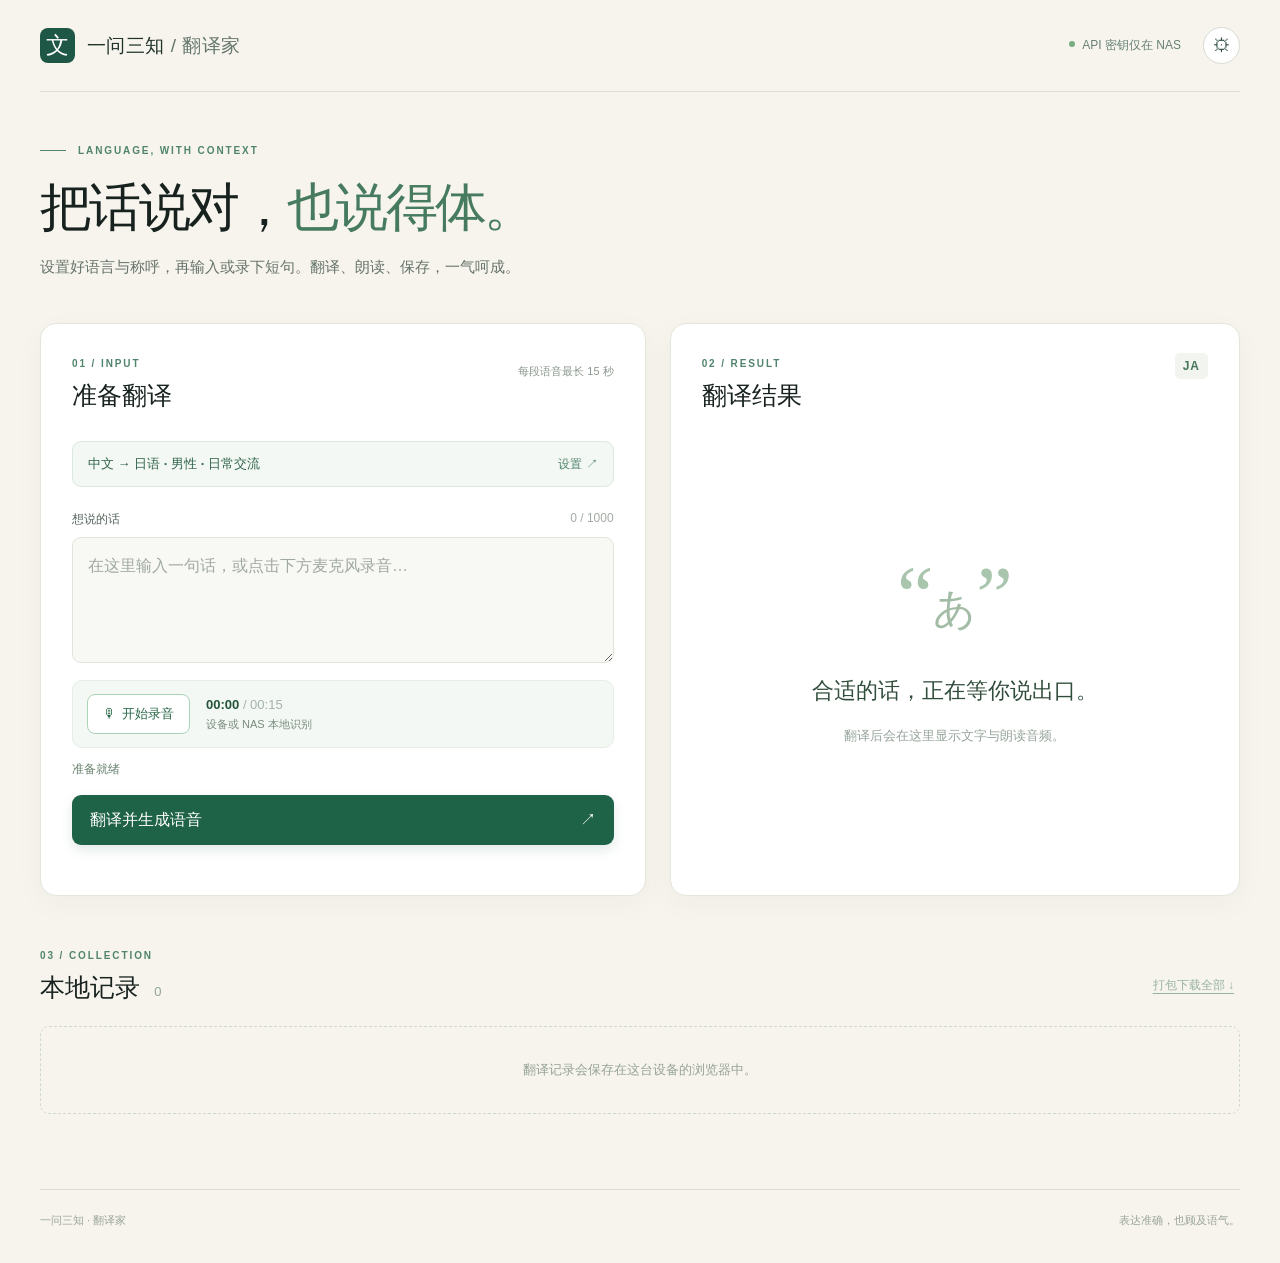
==== translator/index.html @ 051d1579 "Update translator settings and recording waveform" ====
<!doctype html>
<html lang="zh-CN">
<head>
  <meta charset="utf-8">
  <meta name="viewport" content="width=device-width, initial-scale=1, viewport-fit=cover">
  <meta name="theme-color" content="#f7f4ed">
  <meta name="description" content="一问三知翻译家：按对象与场合调整语气的中日英翻译。">
  <title>一问三知 · 翻译家</title>
  <link rel="stylesheet" href="./styles.css?v=20261108-1">
</head>
<body>
  <div class="shell">
    <header class="topbar">
      <a class="brand" href="#top" aria-label="一问三知翻译家首页"><span class="brand-mark">文</span><span>一问三知<span class="brand-light"> / 翻译家</span></span></a>
      <div class="top-actions"><span class="secure-label"><span class="secure-dot"></span>API 密钥仅在 NAS</span><button id="settingsBtn" class="icon-btn" type="button" aria-label="翻译设置" title="翻译设置">⚙</button></div>
    </header>

    <main id="top">
      <section class="intro">
        <div class="eyebrow"><span class="line"></span> LANGUAGE, WITH CONTEXT</div>
        <h1>把话说对，<em>也说得体。</em></h1>
        <p>设置好语言与称呼，再输入或录下短句。翻译、朗读、保存，一气呵成。</p>
      </section>

      <div class="workspace">
        <section class="card composer" aria-labelledby="composeTitle">
          <div class="card-heading"><div><span class="step">01 / INPUT</span><h2 id="composeTitle">准备翻译</h2></div><span class="hint">每段语音最长 15 秒</span></div>
          <button id="preferencesSummary" class="preferences-summary" type="button" aria-label="打开翻译设置"><span id="preferencesText">中文 → 日语 · 男性 · 日常交流</span><span aria-hidden="true">设置 ↗</span></button>
          <div class="input-label"><label for="sourceText">想说的话</label><span id="charCount">0 / 1000</span></div>
          <textarea id="sourceText" maxlength="1000" placeholder="在这里输入一句话，或点击下方麦克风录音…"></textarea>
          <div class="record-panel">
            <button id="recordBtn" class="record-btn" type="button"><span class="mic-icon">🎙</span><span id="recordLabel">开始录音</span></button>
            <div class="record-meta"><div id="recordTime" class="record-time">00:00 <span>/ 00:15</span></div><div id="recordHint">设备或 NAS 本地识别</div></div>
            <div id="recordWave" class="record-wave" role="img" aria-label="录音音量波形" hidden></div>
          </div>
          <div id="status" class="status" role="status" aria-live="polite">准备就绪</div>
          <button id="translateBtn" class="primary-btn" type="button"><span>翻译并生成语音</span><span aria-hidden="true">↗</span></button>
        </section>

        <section class="card result" aria-labelledby="resultTitle">
          <div class="card-heading"><div><span class="step">02 / RESULT</span><h2 id="resultTitle">翻译结果</h2></div><span class="result-language" id="resultLanguage">JA</span></div>
          <div id="emptyResult" class="empty-result"><div class="empty-symbol">“<span>あ</span>”</div><h3>合适的话，正在等你说出口。</h3><p>翻译后会在这里显示文字与朗读音频。</p></div>
          <div id="filledResult" class="filled-result" hidden>
            <div class="result-caption">译文 · <span id="toneLabel">日常交流</span></div>
            <div id="translatedText" class="translated-text"></div>
            <div class="divider"></div>
            <div class="result-caption">原文</div><p id="originalText" class="original-text"></p>
            <div class="audio-tools"><button id="playBtn" class="play-btn" type="button" aria-label="播放或暂停">▶</button><div class="audio-main"><div class="audio-title">语音朗读 <span id="audioState">等待生成</span></div><div class="speed-group" role="group" aria-label="播放速度"><button type="button" data-speed="0.8">0.8×</button><button type="button" data-speed="1" class="active">1.0×</button><button type="button" data-speed="1.2">1.2×</button></div></div></div>
            <div class="result-buttons"><button id="copyBtn" type="button">复制译文</button><button id="downloadBtn" type="button">下载本句 ZIP ↓</button></div>
          </div>
        </section>
      </div>

      <section class="history-section" aria-labelledby="historyTitle"><div class="history-heading"><div><span class="step">03 / COLLECTION</span><h2 id="historyTitle">本地记录 <span id="historyCount">0</span></h2></div><button id="downloadAllBtn" class="text-btn" type="button" disabled>打包下载全部 ↓</button></div><div id="historyList" class="history-list"><div class="history-empty">翻译记录会保存在这台设备的浏览器中。</div></div></section>
    </main>
    <footer><span>一问三知 · 翻译家</span><span>表达准确，也顾及语气。</span></footer>
  </div>

  <dialog id="settingsDialog"><form method="dialog" class="settings"><div class="settings-head"><div><span class="step">PREFERENCES</span><h2>翻译设置</h2></div><button class="icon-btn" value="cancel" aria-label="关闭" type="submit">×</button></div><p>语言、称呼与访问口令保存在这台设备的浏览器中。DeepSeek 和 Google 密钥始终留在 NAS。</p>
    <div class="settings-grid">
      <label class="field">我的身份<select id="speakerGender"><option value="male">男性</option><option value="female">女性</option></select></label>
      <label class="field">对方身份<select id="listenerRole"><option value="daily">日常交流</option><option value="superior">上司</option><option value="colleague">同事</option><option value="subordinate">下级</option><option value="formal">正式场合</option><option value="written">书面用语</option></select></label>
      <label class="field">输入语言<select id="sourceLang"><option value="zh">中文</option><option value="ja">日语</option><option value="en">英语</option></select></label>
      <label class="field">翻译成<select id="targetLang"><option value="ja">日语</option><option value="zh">中文</option><option value="en">英语</option></select></label>
    </div>
    <label class="field">访问口令<input id="accessToken" type="password" placeholder="NAS 中的 ACCESS_TOKEN" autocomplete="off"></label>
    <button id="saveSettingsBtn" class="primary-btn" type="button">保存设置</button><div id="settingsStatus" class="status" role="status"></div></form></dialog>
  <audio id="audioPlayer" preload="none"></audio>
  <script src="./app.js?v=20261108-1" defer></script>
</body>
</html>
---- translator/styles.css ----
:root{font-family:Inter,-apple-system,BlinkMacSystemFont,"Noto Sans SC","Microsoft YaHei",sans-serif;color:#17221f;background:#f7f4ed;font-synthesis:none}*{box-sizing:border-box}[hidden]{display:none!important}body{margin:0}button,input,select,textarea{font:inherit}button{cursor:pointer}button:disabled{cursor:not-allowed;opacity:.45}.shell{max-width:1390px;margin:auto;padding:0 40px}.topbar{height:92px;display:flex;align-items:center;justify-content:space-between;border-bottom:1px solid #dcded4}.brand{display:flex;align-items:center;gap:12px;color:#20332b;text-decoration:none;font-size:19px;font-weight:760;letter-spacing:.025em}.brand-mark{width:35px;height:35px;display:grid;place-items:center;background:#1e5745;color:#fff;border-radius:8px;font-family:serif;font-size:23px}.brand-light{font-weight:450;color:#64766d}.top-actions{display:flex;align-items:center;gap:22px}.secure-label{font-size:12px;color:#668074}.secure-dot{display:inline-block;width:6px;height:6px;background:#78ac83;border-radius:50%;margin-right:7px;vertical-align:2px}.icon-btn{border:1px solid #d7dcd3;background:#fff;border-radius:50%;width:37px;height:37px;color:#2c4c3e;font-size:18px;display:grid;place-items:center}.intro{padding:53px 0 44px}.eyebrow,.step{font-size:10px;color:#50846c;letter-spacing:.19em;font-weight:800}.eyebrow{display:flex;align-items:center;gap:12px}.line{width:26px;height:1px;background:#50846c}h1{font-family:Georgia,"Noto Serif SC",serif;letter-spacing:-.05em;font-weight:500;font-size:clamp(38px,4.1vw,62px);line-height:1.2;margin:20px 0 15px}h1 em{font-style:normal;color:#477b5f}.intro p{color:#65736a;font-size:15px;line-height:1.7;margin:0}.workspace{display:grid;grid-template-columns:minmax(0,1.03fr) minmax(0,.97fr);gap:24px}.card{background:#fff;border:1px solid #e3e6dc;box-shadow:0 8px 30px rgba(30,54,42,.035);border-radius:16px;padding:29px 31px 30px;min-width:0}.card-heading,.history-heading{display:flex;align-items:flex-start;justify-content:space-between;gap:12px}.card-heading h2,.history-heading h2,.settings h2{font-family:Georgia,"Noto Serif SC",serif;font-size:25px;font-weight:600;margin:8px 0 29px}.hint{color:#8a968d;font-size:11px;margin-top:11px}.field-row{display:grid;gap:14px;margin-bottom:16px}.field-row.two{grid-template-columns:1fr 1fr}.field{display:flex;flex-direction:column;gap:9px;color:#53645b;font-size:12px;font-weight:650}.field select,.field input{width:100%;appearance:none;background:#f8f9f5;border:1px solid #e0e5da;border-radius:8px;color:#21382e;height:45px;padding:0 13px;outline:none}.field select{background-image:url("data:image/svg+xml,%3Csvg xmlns='http://www.w3.org/2000/svg' width='16' height='16' viewBox='0 0 24 24' fill='none' stroke='%2364786d' stroke-width='2'%3E%3Cpath d='m6 9 6 6 6-6'/%3E%3C/svg%3E");background-repeat:no-repeat;background-position:right 12px center;padding-right:34px}.field select:focus,.field input:focus,textarea:focus{border-color:#4e9872;box-shadow:0 0 0 3px rgba(78,152,114,.12)}.input-label{display:flex;justify-content:space-between;margin:24px 0 9px;color:#53645b;font-size:12px;font-weight:650}.input-label span{color:#a2aca4;font-weight:500}textarea{width:100%;height:126px;resize:vertical;padding:15px;border:1px solid #e0e5da;background:#f8f9f5;border-radius:9px;color:#1c2b24;outline:none;line-height:1.65}textarea::placeholder{color:#a0a9a0}.record-panel{display:flex;align-items:center;gap:16px;background:#f4f8f4;border:1px solid #e4eee4;border-radius:10px;padding:13px 14px;margin-top:13px}.record-btn{background:#fff;color:#286747;border:1px solid #a9d4b6;border-radius:8px;padding:10px 15px;font-weight:700;white-space:nowrap;font-size:13px}.record-btn.recording{background:#b83d34;color:#fff;border-color:#b83d34}.mic-icon{margin-right:6px}.record-meta{font-size:11px;color:#798b7f;line-height:1.6}.record-time{font-weight:760;color:#24553c;font-variant-numeric:tabular-nums;font-size:13px}.record-time span{font-weight:400;color:#a5b2a8}.status{min-height:24px;margin:13px 0 10px;color:#68826e;font-size:12px}.status.error{color:#b23a33}.primary-btn{width:100%;border:0;border-radius:9px;background:#1e6247;color:#fff;min-height:50px;padding:12px 18px;display:flex;align-items:center;justify-content:space-between;font-weight:700;box-shadow:0 5px 12px rgba(20,91,57,.13)}.primary-btn:hover{background:#145038}.result{position:relative}.result-language{background:#f2f5ef;color:#47765b;border-radius:5px;padding:6px 8px;font-size:12px;font-weight:760;letter-spacing:.08em}.empty-result{height:424px;display:flex;align-items:center;justify-content:center;flex-direction:column;text-align:center}.empty-symbol{font-family:Georgia,serif;color:#a9c5ad;font-size:82px;height:119px}.empty-symbol span{color:#a2bca5;font-size:42px}.empty-result h3{font-family:Georgia,"Noto Serif SC",serif;font-size:22px;font-weight:500;color:#314d3b;margin:8px 0}.empty-result p{font-size:13px;color:#96a49a}.filled-result{min-height:424px;display:flex;flex-direction:column}.filled-result[hidden]{display:none}.result-caption{color:#649477;font-size:11px;letter-spacing:.07em;font-weight:750}.translated-text{font-family:Georgia,"Noto Serif SC",serif;font-size:clamp(24px,2.2vw,34px);line-height:1.5;color:#243c2d;white-space:pre-wrap;overflow-wrap:anywhere;margin:22px 0 25px}.divider{border-top:1px solid #e9ece5;margin-bottom:21px}.original-text{color:#718077;font-size:14px;line-height:1.75;margin:9px 0 24px;white-space:pre-wrap;overflow-wrap:anywhere}.audio-tools{display:flex;align-items:center;gap:13px;background:#f5f8f3;border-radius:9px;padding:12px;margin-top:auto}.play-btn{border:0;background:#2c7652;color:#fff;width:43px;height:43px;border-radius:50%;flex:none}.audio-main{display:flex;justify-content:space-between;align-items:center;gap:8px;width:100%}.audio-title{font-weight:700;font-size:12px;color:#314c3a}.audio-title span{display:block;color:#91a095;font-weight:400;font-size:11px;margin-top:4px}.speed-group{display:flex;gap:3px;background:#e8eee8;padding:3px;border-radius:6px}.speed-group button{border:0;background:transparent;color:#78927e;padding:5px 6px;border-radius:4px;font-size:11px}.speed-group button.active{background:#fff;color:#2f684c;box-shadow:0 1px 3px #c9d5c9}.result-buttons{display:grid;grid-template-columns:1fr 1fr;gap:10px;margin-top:15px}.result-buttons button{border:1px solid #d7e2d8;background:#fff;color:#286648;border-radius:8px;padding:11px;font-weight:700;font-size:12px}.result-buttons button:hover{background:#f1f7f0}.history-section{padding:49px 0 75px}.history-heading{align-items:center}.history-heading h2{margin:8px 0 22px}.history-heading h2 span{font:500 13px Inter,sans-serif;color:#91a596;margin-left:8px}.text-btn{background:none;border:0;color:#286648;text-decoration:underline;text-underline-offset:4px;font-size:12px;font-weight:700}.history-list{display:grid;gap:9px}.history-empty{border:1px dashed #cfd9ce;border-radius:9px;color:#96a397;text-align:center;padding:34px;font-size:13px}.history-item{display:grid;grid-template-columns:55px 1fr auto;align-items:center;gap:18px;background:#fff;border:1px solid #e2e8df;border-radius:9px;padding:14px 16px}.history-index{color:#87a593;font:italic 24px Georgia,serif}.history-text{min-width:0}.history-text strong,.history-text span{display:block;overflow:hidden;text-overflow:ellipsis;white-space:nowrap}.history-text strong{font-size:14px;color:#324e3b}.history-text span{margin-top:5px;color:#95a097;font-size:12px}.history-item button{background:#f2f7f2;border:0;border-radius:6px;color:#316d4f;padding:9px 11px;font-size:12px}footer{border-top:1px solid #dcded4;display:flex;justify-content:space-between;color:#9ba69a;font-size:11px;padding:23px 0 35px}dialog{border:0;padding:0;max-width:440px;width:calc(100% - 32px);border-radius:14px;box-shadow:0 20px 70px #142a2560}dialog::backdrop{background:#14291fb0}.settings{padding:28px}.settings-head{display:flex;justify-content:space-between}.settings h2{margin-bottom:10px}.settings p{font-size:13px;color:#66796b;line-height:1.6;margin:0 0 22px}.settings .field{margin-bottom:16px}.settings .status{margin-bottom:0}@media(max-width:850px){.shell{padding:0 22px}.workspace{grid-template-columns:1fr}.intro{padding:38px 0 32px}.result{min-height:360px}.empty-result{height:280px}.filled-result{min-height:300px}.history-section{padding-top:38px}}@media(max-width:500px){.shell{padding:0 16px}.topbar{height:69px}.brand{font-size:16px}.brand-mark{width:31px;height:31px;font-size:20px}.secure-label{display:none}.intro{padding:30px 0 26px}.intro h1{font-size:40px;margin:16px 0 11px}.intro p{font-size:13px}.workspace{gap:14px}.card{padding:21px 18px}.card-heading h2{font-size:23px;margin-bottom:23px}.field-row{gap:9px}.field select{font-size:13px}.record-panel{gap:10px}.record-btn{padding:10px}.record-meta{font-size:10px}.history-item{grid-template-columns:32px 1fr auto;gap:9px;padding:12px}.history-index{font-size:20px}.history-item button{padding:8px}.audio-main{flex-wrap:wrap}.speed-group{margin-left:auto}footer span:last-child{display:none}}

.preferences-summary{width:100%;display:flex;align-items:center;justify-content:space-between;gap:12px;background:#f4f8f4;border:1px solid #dbe9dd;border-radius:9px;padding:13px 15px;color:#2f634a;text-align:left;font-size:13px;font-weight:700}
.preferences-summary span:last-child{flex:none;color:#50846c;font-size:12px}
.preferences-summary:hover{background:#eaf4eb}
.settings-grid{display:grid;grid-template-columns:1fr 1fr;gap:14px;margin-bottom:18px}
.settings-grid .field{margin:0}
.record-wave{display:flex;align-items:center;justify-content:center;gap:3px;height:30px;min-width:78px;margin-left:auto}
.record-wave[hidden]{display:none}
.record-wave span{width:3px;height:4px;background:#89a995;border-radius:3px;transition:height 70ms ease,background 70ms ease}
.record-wave.active span{background:#2e9863}
@media(max-width:500px){.record-panel{flex-wrap:wrap}.record-wave{min-width:60px}.settings-grid{gap:10px}.settings{padding:22px}}
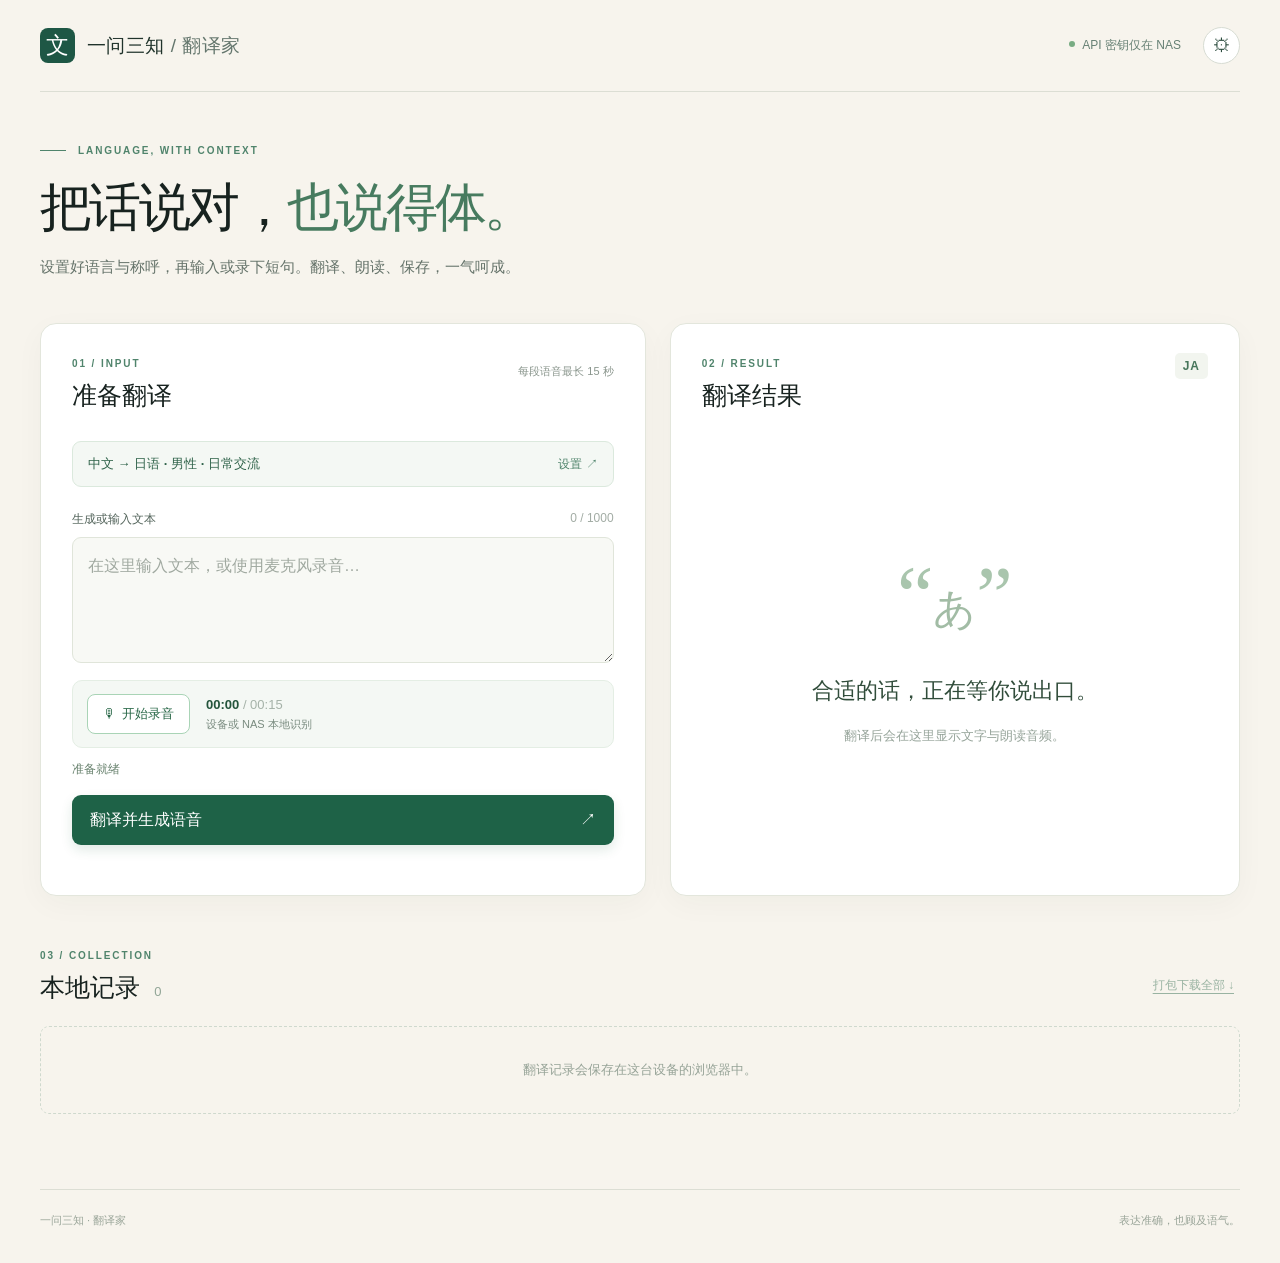
==== commit 0c3d0da5: "Refine translator mobile recording layout" ====
--- a/translator/index.html
+++ b/translator/index.html
@@ -6,7 +6,7 @@
   <meta name="theme-color" content="#f7f4ed">
   <meta name="description" content="一问三知翻译家：按对象与场合调整语气的中日英翻译。">
   <title>一问三知 · 翻译家</title>
-  <link rel="stylesheet" href="./styles.css?v=20261108-1">
+  <link rel="stylesheet" href="./styles.css?v=20261108-3">
 </head>
 <body>
   <div class="shell">
@@ -26,8 +26,8 @@
         <section class="card composer" aria-labelledby="composeTitle">
           <div class="card-heading"><div><span class="step">01 / INPUT</span><h2 id="composeTitle">准备翻译</h2></div><span class="hint">每段语音最长 15 秒</span></div>
           <button id="preferencesSummary" class="preferences-summary" type="button" aria-label="打开翻译设置"><span id="preferencesText">中文 → 日语 · 男性 · 日常交流</span><span aria-hidden="true">设置 ↗</span></button>
-          <div class="input-label"><label for="sourceText">想说的话</label><span id="charCount">0 / 1000</span></div>
-          <textarea id="sourceText" maxlength="1000" placeholder="在这里输入一句话，或点击下方麦克风录音…"></textarea>
+          <div class="input-label"><label for="sourceText">生成或输入文本</label><span id="charCount">0 / 1000</span></div>
+          <textarea id="sourceText" maxlength="1000" placeholder="在这里输入文本，或使用麦克风录音…"></textarea>
           <div class="record-panel">
             <button id="recordBtn" class="record-btn" type="button"><span class="mic-icon">🎙</span><span id="recordLabel">开始录音</span></button>
             <div class="record-meta"><div id="recordTime" class="record-time">00:00 <span>/ 00:15</span></div><div id="recordHint">设备或 NAS 本地识别</div></div>
@@ -56,7 +56,7 @@
     <footer><span>一问三知 · 翻译家</span><span>表达准确，也顾及语气。</span></footer>
   </div>
 
-  <dialog id="settingsDialog"><form method="dialog" class="settings"><div class="settings-head"><div><span class="step">PREFERENCES</span><h2>翻译设置</h2></div><button class="icon-btn" value="cancel" aria-label="关闭" type="submit">×</button></div><p>语言、称呼与访问口令保存在这台设备的浏览器中。DeepSeek 和 Google 密钥始终留在 NAS。</p>
+  <dialog id="settingsDialog"><form method="dialog" class="settings"><div class="settings-head"><div><span class="step">PREFERENCES</span><h2>翻译设置</h2></div><button class="icon-btn" value="cancel" aria-label="关闭" type="submit">×</button></div><p>访问口令是 NAS 后端的 ACCESS_TOKEN，不是 DeepSeek 或 Google API 密钥。设置保存在这台设备的浏览器中。</p>
     <div class="settings-grid">
       <label class="field">我的身份<select id="speakerGender"><option value="male">男性</option><option value="female">女性</option></select></label>
       <label class="field">对方身份<select id="listenerRole"><option value="daily">日常交流</option><option value="superior">上司</option><option value="colleague">同事</option><option value="subordinate">下级</option><option value="formal">正式场合</option><option value="written">书面用语</option></select></label>
@@ -66,7 +66,7 @@
     <label class="field">访问口令<input id="accessToken" type="password" placeholder="NAS 中的 ACCESS_TOKEN" autocomplete="off"></label>
     <button id="saveSettingsBtn" class="primary-btn" type="button">保存设置</button><div id="settingsStatus" class="status" role="status"></div></form></dialog>
   <audio id="audioPlayer" preload="none"></audio>
-  <script src="./app.js?v=20261108-1" defer></script>
+  <script src="./app.js?v=20261108-2" defer></script>
 </body>
 </html>
 
--- a/translator/styles.css
+++ b/translator/styles.css
@@ -11,3 +11,26 @@
 .record-wave.active span{background:#2e9863}
 @media(max-width:500px){.record-panel{flex-wrap:wrap}.record-wave{min-width:60px}.settings-grid{gap:10px}.settings{padding:22px}}
 
+/* On phones, recording is the primary action and all preferences live in the gear dialog. */
+@media(max-width:600px){
+  .shell{padding:0 16px}
+  .topbar{height:62px}
+  .topbar .icon-btn{width:44px;height:44px;font-size:21px}
+  .intro{padding:18px 0 14px}
+  .intro .eyebrow,.intro p{display:none}
+  .intro h1{font-size:clamp(28px,8vw,34px);line-height:1.18;margin:0;letter-spacing:-.06em}
+  .workspace{gap:12px}
+  .composer{display:flex;flex-direction:column;padding:14px 17px 20px}
+  .composer .card-heading,.composer .preferences-summary{display:none}
+  .composer .record-panel{order:0;display:flex;flex-direction:column;flex-wrap:nowrap;justify-content:center;gap:10px;min-height:min(53svh,420px);margin:0;padding:8px 0;background:transparent;border:0}
+  .composer .record-btn{min-width:180px;min-height:60px;padding:13px 20px;border-radius:12px;font-size:16px;box-shadow:0 6px 20px rgba(35,98,61,.1)}
+  .composer .mic-icon{font-size:19px;margin-right:9px}
+  .composer .record-meta{text-align:center;font-size:11px}
+  .composer .record-time{font-size:15px}
+  .composer .record-wave{margin:0;min-width:78px}
+  .composer .input-label{order:1;margin:0 0 8px;font-size:13px}
+  .composer textarea{order:2;min-height:130px;height:150px}
+  .composer .status{order:3;margin:11px 0 8px}
+  .composer #translateBtn{order:4}
+}
+
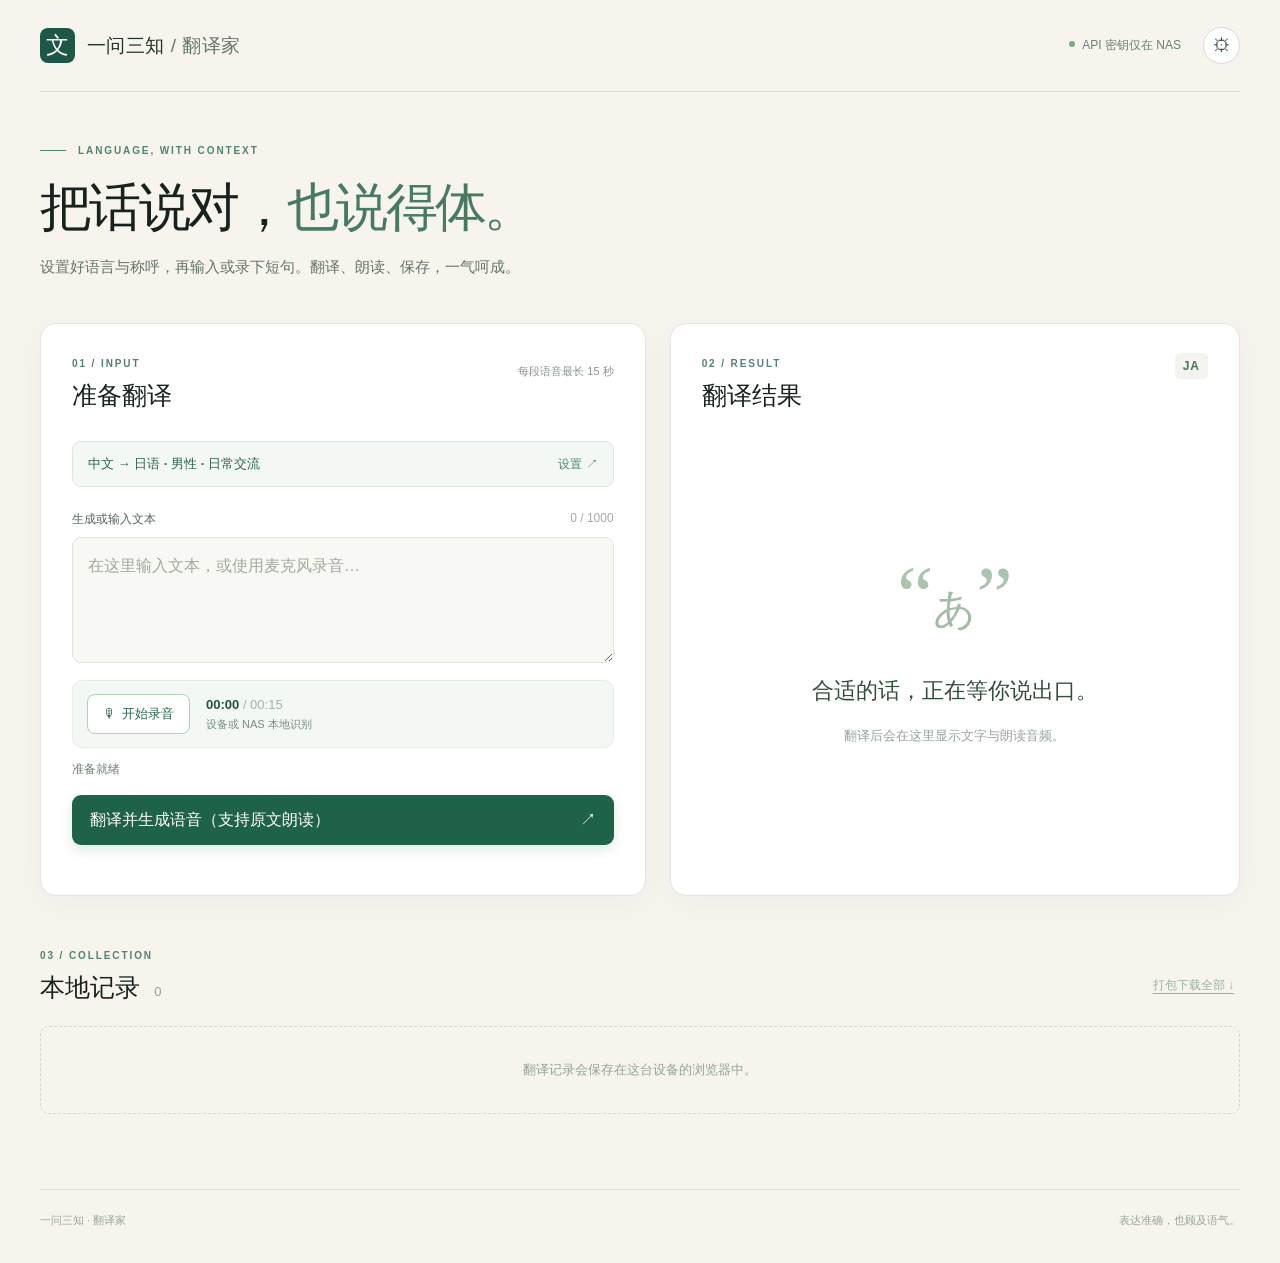
==== commit 87f1c145: "Label translator action as supporting original speech" ====
--- a/translator/index.html
+++ b/translator/index.html
@@ -6,7 +6,7 @@
   <meta name="theme-color" content="#f7f4ed">
   <meta name="description" content="一问三知翻译家：按对象与场合调整语气的中日英翻译。">
   <title>一问三知 · 翻译家</title>
-  <link rel="stylesheet" href="./styles.css?v=20261108-3">
+  <link rel="stylesheet" href="./styles.css?v=20261115-1">
 </head>
 <body>
   <div class="shell">
@@ -28,13 +28,14 @@
           <button id="preferencesSummary" class="preferences-summary" type="button" aria-label="打开翻译设置"><span id="preferencesText">中文 → 日语 · 男性 · 日常交流</span><span aria-hidden="true">设置 ↗</span></button>
           <div class="input-label"><label for="sourceText">生成或输入文本</label><span id="charCount">0 / 1000</span></div>
           <textarea id="sourceText" maxlength="1000" placeholder="在这里输入文本，或使用麦克风录音…"></textarea>
+          <div id="textResizeHandle" class="text-resize-handle" role="separator" aria-orientation="horizontal" aria-label="拖动调整文本框高度" tabindex="0"><span aria-hidden="true"></span></div>
           <div class="record-panel">
             <button id="recordBtn" class="record-btn" type="button"><span class="mic-icon">🎙</span><span id="recordLabel">开始录音</span></button>
             <div class="record-meta"><div id="recordTime" class="record-time">00:00 <span>/ 00:15</span></div><div id="recordHint">设备或 NAS 本地识别</div></div>
             <div id="recordWave" class="record-wave" role="img" aria-label="录音音量波形" hidden></div>
           </div>
           <div id="status" class="status" role="status" aria-live="polite">准备就绪</div>
-          <button id="translateBtn" class="primary-btn" type="button"><span>翻译并生成语音</span><span aria-hidden="true">↗</span></button>
+          <button id="translateBtn" class="primary-btn" type="button"><span>翻译并生成语音（支持原文朗读）</span><span aria-hidden="true">↗</span></button>
         </section>
 
         <section class="card result" aria-labelledby="resultTitle">
@@ -56,7 +57,7 @@
     <footer><span>一问三知 · 翻译家</span><span>表达准确，也顾及语气。</span></footer>
   </div>
 
-  <dialog id="settingsDialog"><form method="dialog" class="settings"><div class="settings-head"><div><span class="step">PREFERENCES</span><h2>翻译设置</h2></div><button class="icon-btn" value="cancel" aria-label="关闭" type="submit">×</button></div><p>访问口令是 NAS 后端的 ACCESS_TOKEN，不是 DeepSeek 或 Google API 密钥。设置保存在这台设备的浏览器中。</p>
+  <dialog id="settingsDialog"><form method="dialog" class="settings"><div class="settings-head"><div><span class="step">PREFERENCES</span><h2>翻译设置</h2></div><button class="icon-btn" value="cancel" aria-label="关闭" type="submit">×</button></div><p>设置保存在这台设备的浏览器中。</p>
     <div class="settings-grid">
       <label class="field">我的身份<select id="speakerGender"><option value="male">男性</option><option value="female">女性</option></select></label>
       <label class="field">对方身份<select id="listenerRole"><option value="daily">日常交流</option><option value="superior">上司</option><option value="colleague">同事</option><option value="subordinate">下级</option><option value="formal">正式场合</option><option value="written">书面用语</option></select></label>
@@ -66,7 +67,7 @@
     <label class="field">访问口令<input id="accessToken" type="password" placeholder="NAS 中的 ACCESS_TOKEN" autocomplete="off"></label>
     <button id="saveSettingsBtn" class="primary-btn" type="button">保存设置</button><div id="settingsStatus" class="status" role="status"></div></form></dialog>
   <audio id="audioPlayer" preload="none"></audio>
-  <script src="./app.js?v=20261108-2" defer></script>
+  <script src="./app.js?v=20261115-1" defer></script>
 </body>
 </html>
 
--- a/translator/styles.css
+++ b/translator/styles.css
@@ -11,26 +11,34 @@
 .record-wave.active span{background:#2e9863}
 @media(max-width:500px){.record-panel{flex-wrap:wrap}.record-wave{min-width:60px}.settings-grid{gap:10px}.settings{padding:22px}}
 
-/* On phones, recording is the primary action and all preferences live in the gear dialog. */
+/* Compact phone layout keeps the complete input flow in the first viewport. */
 @media(max-width:600px){
   .shell{padding:0 16px}
   .topbar{height:62px}
   .topbar .icon-btn{width:44px;height:44px;font-size:21px}
-  .intro{padding:18px 0 14px}
-  .intro .eyebrow,.intro p{display:none}
+  .intro{padding:13px 0 12px}
+  .intro .eyebrow{display:flex;margin-bottom:9px}
+  .intro p{display:none}
   .intro h1{font-size:clamp(28px,8vw,34px);line-height:1.18;margin:0;letter-spacing:-.06em}
   .workspace{gap:12px}
-  .composer{display:flex;flex-direction:column;padding:14px 17px 20px}
-  .composer .card-heading,.composer .preferences-summary{display:none}
-  .composer .record-panel{order:0;display:flex;flex-direction:column;flex-wrap:nowrap;justify-content:center;gap:10px;min-height:min(53svh,420px);margin:0;padding:8px 0;background:transparent;border:0}
-  .composer .record-btn{min-width:180px;min-height:60px;padding:13px 20px;border-radius:12px;font-size:16px;box-shadow:0 6px 20px rgba(35,98,61,.1)}
-  .composer .mic-icon{font-size:19px;margin-right:9px}
+  .composer{display:flex;flex-direction:column;padding:14px 17px 17px}
+  .composer .card-heading{display:flex;align-items:center;margin-bottom:13px}
+  .composer .card-heading h2,.composer .preferences-summary{display:none}
+  .composer .hint{margin:0;font-size:11px}
+  .composer .record-panel{order:0;display:flex;flex-direction:column;flex-wrap:nowrap;justify-content:center;gap:5px;min-height:112px;margin:18px 0 0;padding:10px;background:#f4f8f4;border:1px solid #e4eee4}
+  .composer .record-btn{min-width:120px;min-height:48px;padding:12px;border-radius:10px;font-size:15.6px;box-shadow:0 6px 20px rgba(35,98,61,.1)}
+  .composer .mic-icon{font-size:16px;margin-right:7px}
   .composer .record-meta{text-align:center;font-size:11px}
   .composer .record-time{font-size:15px}
   .composer .record-wave{margin:0;min-width:78px}
-  .composer .input-label{order:1;margin:0 0 8px;font-size:13px}
-  .composer textarea{order:2;min-height:130px;height:150px}
-  .composer .status{order:3;margin:11px 0 8px}
-  .composer #translateBtn{order:4}
+  .composer .input-label{order:0;margin:0 0 7px;font-size:13px}
+  .composer textarea{order:0;min-height:76px;height:90px;resize:vertical}
+  .composer .text-resize-handle{order:0;display:flex}
+  .composer .status{order:0;min-height:20px;margin:8px 0 6px}
+  .composer #translateBtn{order:0;min-height:48px;font-size:clamp(12px,3.6vw,15px);gap:8px}
 }
 
+.text-resize-handle{display:none;align-items:center;justify-content:center;height:18px;touch-action:none;cursor:ns-resize;color:#a3b8a7}
+.text-resize-handle span{width:32px;height:4px;border-radius:4px;background:currentColor}
+.text-resize-handle:focus-visible{outline:2px solid #4e9872;outline-offset:2px}
+
